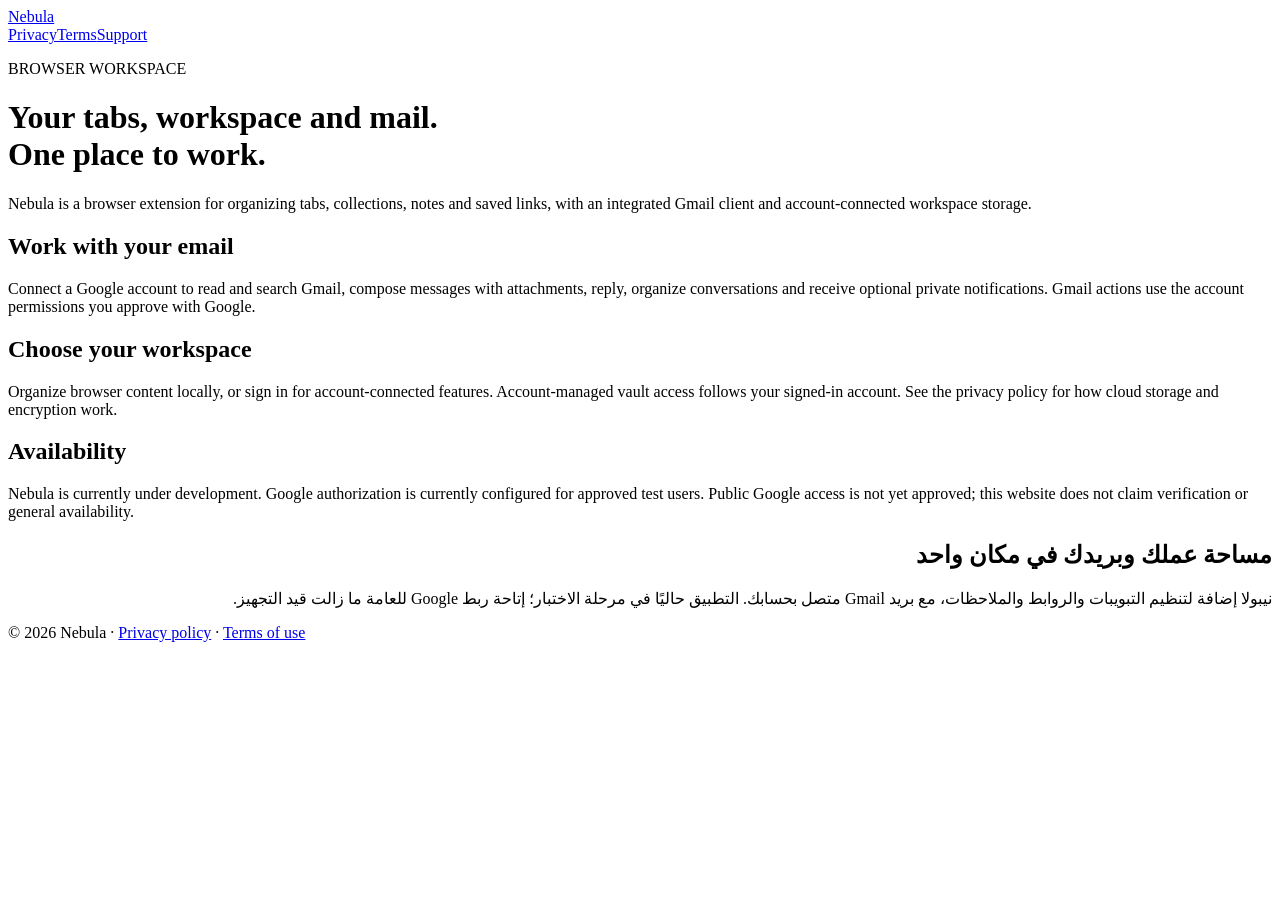
==== index.html @ 66086f4b "Publish Nebula information page: index.html" ====
<!doctype html>
<html lang="en"><head><meta charset="utf-8"><meta name="viewport" content="width=device-width,initial-scale=1"><meta name="description" content="Nebula browser workspace and connected Gmail client."><title>Nebula — Your browser workspace</title><link rel="stylesheet" href="style.css"></head>
<body><header><a href="./" class="brand">Nebula</a><nav aria-label="Main"><a href="privacy.html">Privacy</a><a href="terms.html">Terms</a><a href="mailto:ahmed.kamal.frawelo@gmail.com">Support</a></nav></header><main>
<p class="eyebrow">BROWSER WORKSPACE</p><h1>Your tabs, workspace and mail.<br>One place to work.</h1>
<p>Nebula is a browser extension for organizing tabs, collections, notes and saved links, with an integrated Gmail client and account-connected workspace storage.</p>
<section><h2>Work with your email</h2><p>Connect a Google account to read and search Gmail, compose messages with attachments, reply, organize conversations and receive optional private notifications. Gmail actions use the account permissions you approve with Google.</p></section>
<section><h2>Choose your workspace</h2><p>Organize browser content locally, or sign in for account-connected features. Account-managed vault access follows your signed-in account. See the privacy policy for how cloud storage and encryption work.</p></section>
<section><h2>Availability</h2><p>Nebula is currently under development. Google authorization is currently configured for approved test users. Public Google access is not yet approved; this website does not claim verification or general availability.</p></section>
<section lang="ar" dir="rtl"><h2>مساحة عملك وبريدك في مكان واحد</h2><p>نيبولا إضافة لتنظيم التبويبات والروابط والملاحظات، مع بريد Gmail متصل بحسابك. التطبيق حاليًا في مرحلة الاختبار؛ إتاحة ربط Google للعامة ما زالت قيد التجهيز.</p></section>
</main><footer>© 2026 Nebula · <a href="privacy.html">Privacy policy</a> · <a href="terms.html">Terms of use</a></footer></body></html>
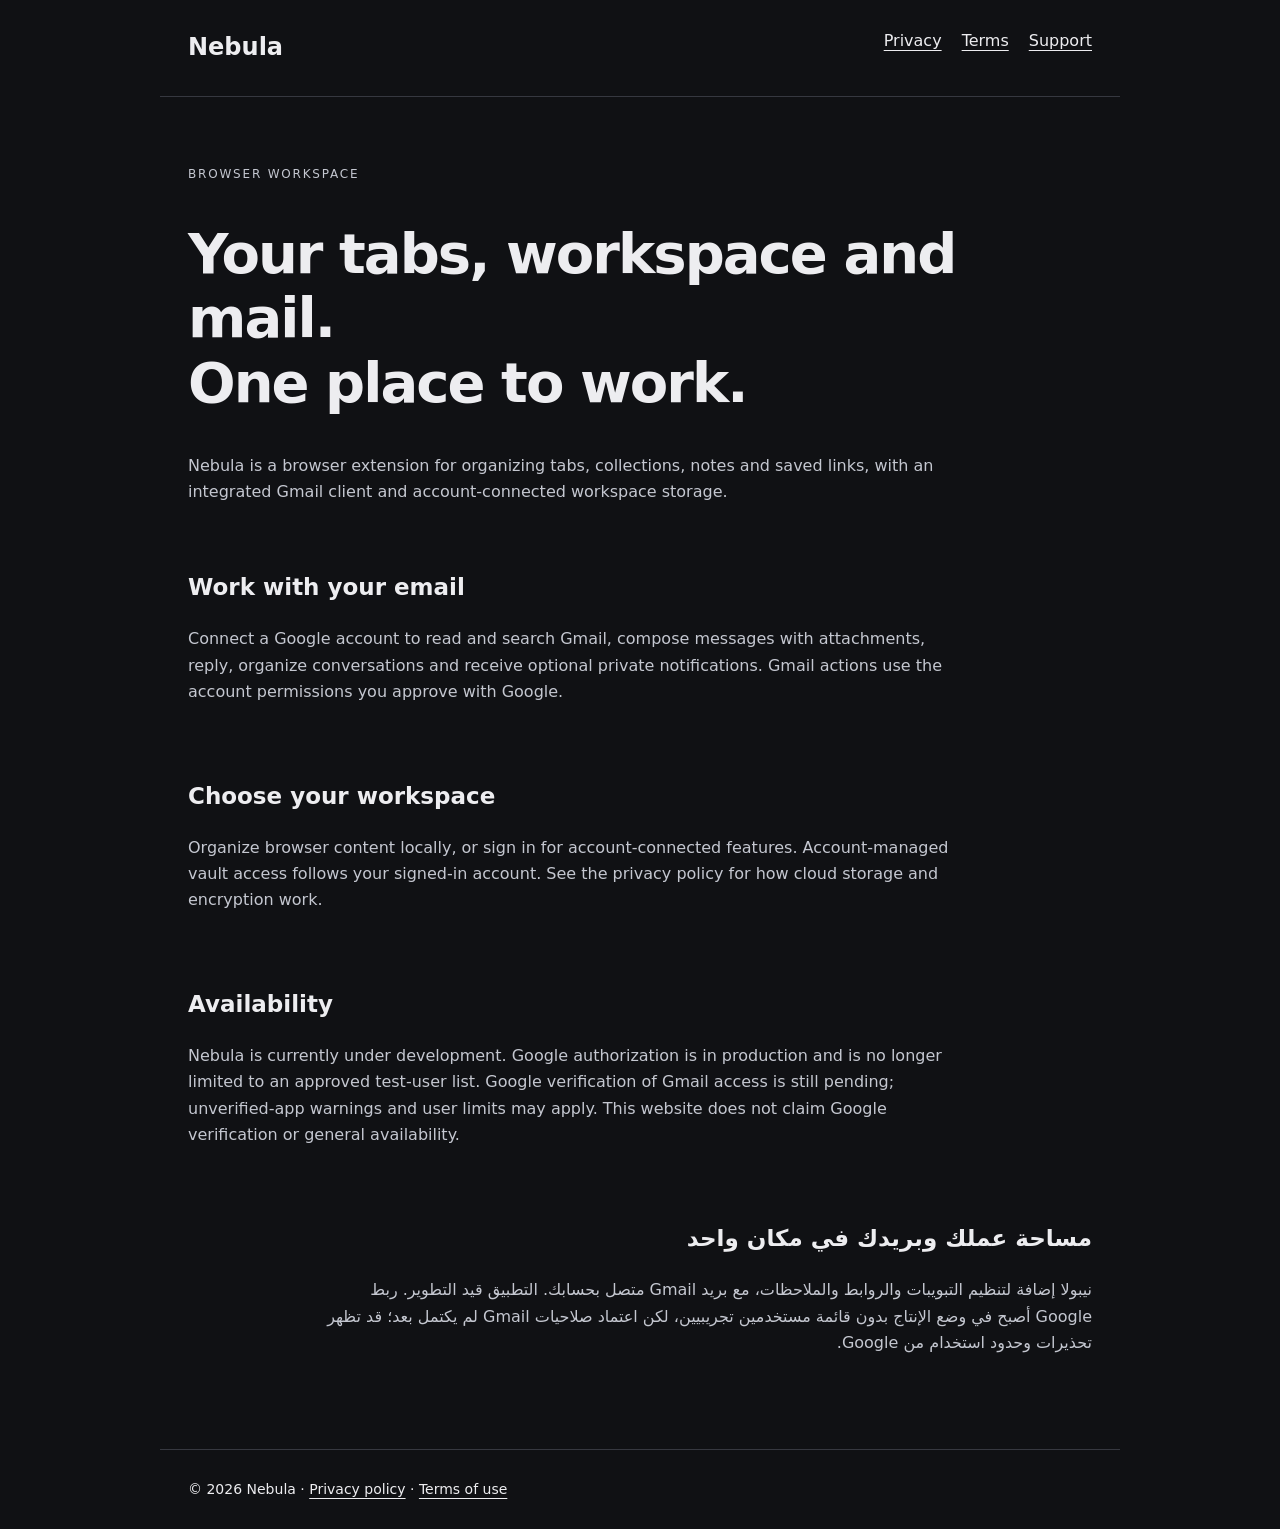
==== commit b907a266: "Clarify production OAuth availability and pending verification" ====
--- a/index.html
+++ b/index.html
@@ -1,10 +1,10 @@
-<!doctype html>
-<html lang="en"><head><meta charset="utf-8"><meta name="viewport" content="width=device-width,initial-scale=1"><meta name="description" content="Nebula browser workspace and connected Gmail client."><title>Nebula — Your browser workspace</title><link rel="stylesheet" href="style.css"></head>
-<body><header><a href="./" class="brand">Nebula</a><nav aria-label="Main"><a href="privacy.html">Privacy</a><a href="terms.html">Terms</a><a href="mailto:ahmed.kamal.frawelo@gmail.com">Support</a></nav></header><main>
-<p class="eyebrow">BROWSER WORKSPACE</p><h1>Your tabs, workspace and mail.<br>One place to work.</h1>
-<p>Nebula is a browser extension for organizing tabs, collections, notes and saved links, with an integrated Gmail client and account-connected workspace storage.</p>
-<section><h2>Work with your email</h2><p>Connect a Google account to read and search Gmail, compose messages with attachments, reply, organize conversations and receive optional private notifications. Gmail actions use the account permissions you approve with Google.</p></section>
-<section><h2>Choose your workspace</h2><p>Organize browser content locally, or sign in for account-connected features. Account-managed vault access follows your signed-in account. See the privacy policy for how cloud storage and encryption work.</p></section>
-<section><h2>Availability</h2><p>Nebula is currently under development. Google authorization is currently configured for approved test users. Public Google access is not yet approved; this website does not claim verification or general availability.</p></section>
-<section lang="ar" dir="rtl"><h2>مساحة عملك وبريدك في مكان واحد</h2><p>نيبولا إضافة لتنظيم التبويبات والروابط والملاحظات، مع بريد Gmail متصل بحسابك. التطبيق حاليًا في مرحلة الاختبار؛ إتاحة ربط Google للعامة ما زالت قيد التجهيز.</p></section>
-</main><footer>© 2026 Nebula · <a href="privacy.html">Privacy policy</a> · <a href="terms.html">Terms of use</a></footer></body></html>
+<!doctype html>
+<html lang="en"><head><meta charset="utf-8"><meta name="viewport" content="width=device-width,initial-scale=1"><meta name="description" content="Nebula browser workspace and connected Gmail client."><title>Nebula — Your browser workspace</title><link rel="stylesheet" href="style.css"></head>
+<body><header><a href="./" class="brand">Nebula</a><nav aria-label="Main"><a href="privacy.html">Privacy</a><a href="terms.html">Terms</a><a href="mailto:ahmed.kamal.frawelo@gmail.com">Support</a></nav></header><main>
+<p class="eyebrow">BROWSER WORKSPACE</p><h1>Your tabs, workspace and mail.<br>One place to work.</h1>
+<p>Nebula is a browser extension for organizing tabs, collections, notes and saved links, with an integrated Gmail client and account-connected workspace storage.</p>
+<section><h2>Work with your email</h2><p>Connect a Google account to read and search Gmail, compose messages with attachments, reply, organize conversations and receive optional private notifications. Gmail actions use the account permissions you approve with Google.</p></section>
+<section><h2>Choose your workspace</h2><p>Organize browser content locally, or sign in for account-connected features. Account-managed vault access follows your signed-in account. See the privacy policy for how cloud storage and encryption work.</p></section>
+<section><h2>Availability</h2><p>Nebula is currently under development. Google authorization is in production and is no longer limited to an approved test-user list. Google verification of Gmail access is still pending; unverified-app warnings and user limits may apply. This website does not claim Google verification or general availability.</p></section>
+<section lang="ar" dir="rtl"><h2>مساحة عملك وبريدك في مكان واحد</h2><p>نيبولا إضافة لتنظيم التبويبات والروابط والملاحظات، مع بريد Gmail متصل بحسابك. التطبيق قيد التطوير. ربط Google أصبح في وضع الإنتاج بدون قائمة مستخدمين تجريبيين، لكن اعتماد صلاحيات Gmail لم يكتمل بعد؛ قد تظهر تحذيرات وحدود استخدام من Google.</p></section>
+</main><footer>© 2026 Nebula · <a href="privacy.html">Privacy policy</a> · <a href="terms.html">Terms of use</a></footer></body></html>
--- a/style.css
+++ b/style.css
@@ -0,0 +1 @@
+:root{color-scheme:dark light;font-family:system-ui,sans-serif;line-height:1.65;background:#101114;color:#ededf0}*{box-sizing:border-box}body{margin:0}header,main,footer{max-width:960px;margin:auto;padding:28px}header{display:flex;justify-content:space-between;gap:24px;border-bottom:1px solid #363840}nav{display:flex;gap:20px;flex-wrap:wrap}a{color:inherit;text-underline-offset:4px}.brand{font-weight:750;text-decoration:none;font-size:24px}h1{font-size:clamp(32px,5vw,56px);line-height:1.15;letter-spacing:-.035em}h2{font-size:23px;margin-top:40px}p{max-width:76ch;color:#c4c7d0}.eyebrow{font-size:12px;letter-spacing:.15em;margin-top:40px}section{padding:8px 0}footer{border-top:1px solid #363840;font-size:14px;margin-top:40px}a:focus-visible{outline:2px solid #9caaff;outline-offset:5px}@media(max-width:540px){header{display:block}nav{margin-top:16px}header,main,footer{padding:22px}}
